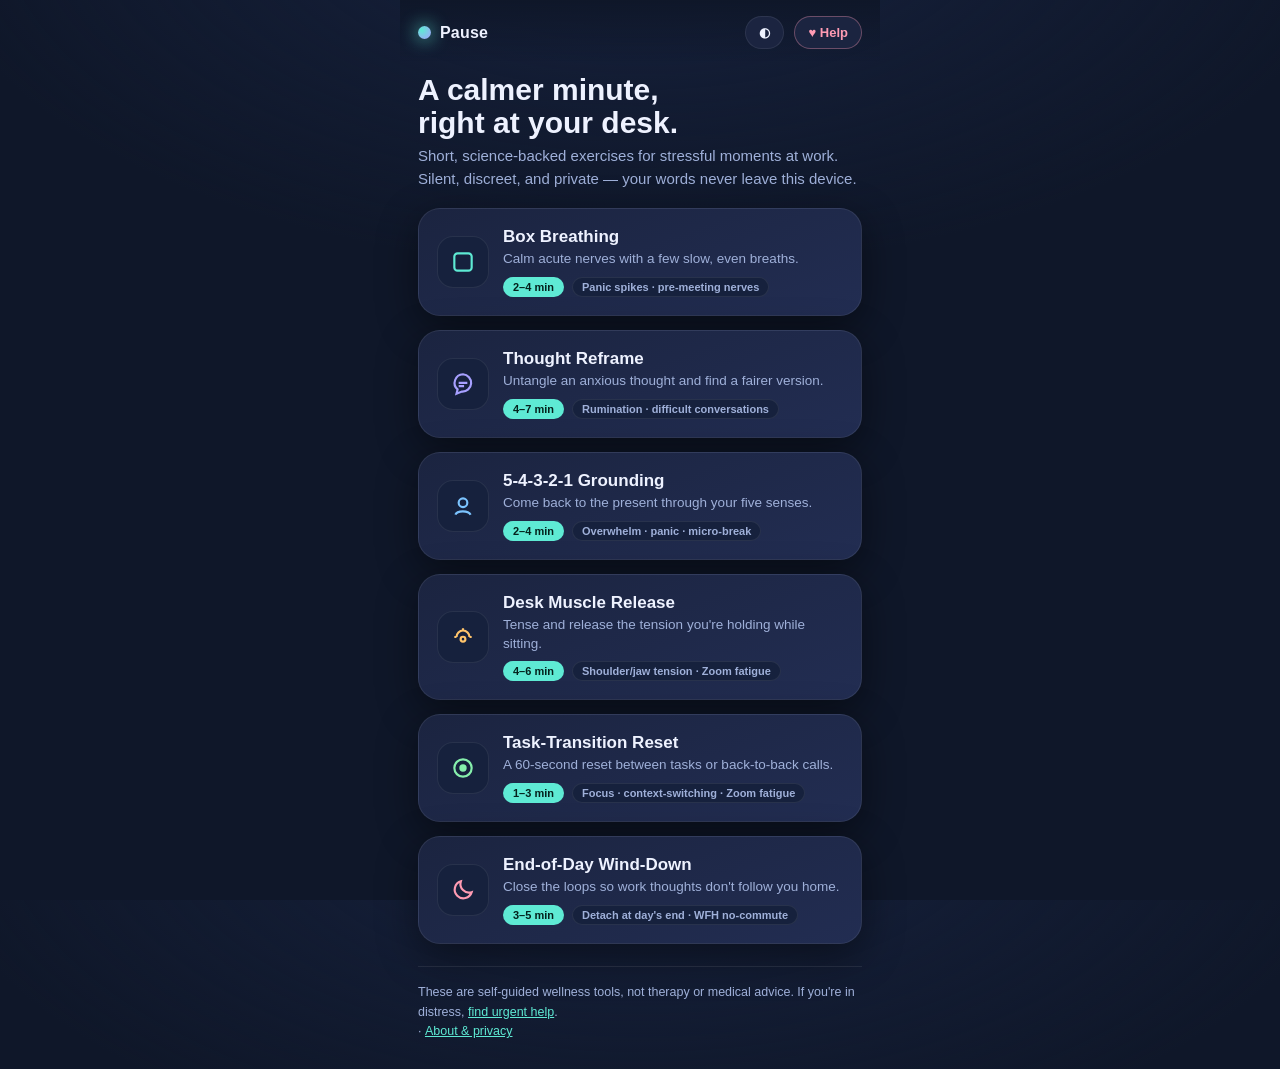
==== calmerminute/index.html @ 22239064 "Add Calmer Minute guided exercises app at /calmerminute (unlisted) Self-contained mobile-first welln" ====
<!DOCTYPE html>
<html lang="en">
<head>
<meta charset="UTF-8">
<meta name="viewport" content="width=device-width, initial-scale=1.0, viewport-fit=cover">
<meta name="robots" content="noindex, nofollow">
<meta name="theme-color" content="#0f1729">
<title>Pause — Workplace Calm</title>
<style>
  /* ---------- Theme tokens ---------- */
  :root{
    --bg:#0f1729; --bg2:#16213d; --card:#1b2440; --card2:#222d52;
    --ink:#eef2ff; --muted:#9fb0d9; --line:rgba(255,255,255,.08);
    --accent:#5eead4; --accent-ink:#04211c;
    --teal:#5eead4; --lav:#a7a0ff; --rose:#ff9bb3; --amber:#ffc46b; --sky:#7cc4ff; --mint:#86efac;
    --shadow:0 12px 40px rgba(0,0,0,.45);
    --radius:22px;
  }
  html[data-theme="light"]{
    --bg:#eef2fb; --bg2:#e4ebf8; --card:#ffffff; --card2:#f4f7ff;
    --ink:#16213d; --muted:#5b6b92; --line:rgba(20,30,60,.10);
    --accent:#0d9488; --accent-ink:#ffffff;
    --shadow:0 12px 34px rgba(40,60,110,.18);
  }
  *{box-sizing:border-box; -webkit-tap-highlight-color:transparent;}
  html,body{margin:0; height:100%;}
  body{
    font-family:-apple-system,BlinkMacSystemFont,"Segoe UI",Roboto,Helvetica,Arial,sans-serif;
    background:
      radial-gradient(1200px 600px at 50% -10%, var(--bg2), transparent 60%),
      var(--bg);
    color:var(--ink);
    display:flex; justify-content:center;
    overscroll-behavior:none;
  }
  /* ---------- App shell ---------- */
  #app{
    width:100%; max-width:480px; min-height:100dvh;
    display:flex; flex-direction:column;
    position:relative; padding-bottom:env(safe-area-inset-bottom);
  }
  header.bar{
    display:flex; align-items:center; gap:10px;
    padding:16px 18px calc(12px); position:sticky; top:0; z-index:20;
    background:linear-gradient(var(--bg), transparent);
  }
  .brand{display:flex; align-items:center; gap:9px; font-weight:700; letter-spacing:.2px;}
  .brand .dot{width:13px;height:13px;border-radius:50%;
    background:radial-gradient(circle at 30% 30%, var(--teal), var(--lav)); box-shadow:0 0 18px var(--teal);}
  .bar .spacer{flex:1;}
  .iconbtn{
    border:1px solid var(--line); background:var(--card); color:var(--ink);
    border-radius:999px; padding:8px 13px; font-size:13px; font-weight:600;
    cursor:pointer; display:inline-flex; align-items:center; gap:6px;
  }
  .iconbtn.help{color:var(--rose); border-color:rgba(255,155,179,.35);}
  .iconbtn:active{transform:scale(.96);}

  main{flex:1; padding:6px 18px 28px; display:flex; flex-direction:column;}

  /* ---------- Home ---------- */
  .hero h1{font-size:30px; line-height:1.1; margin:6px 0 6px;}
  .hero p{color:var(--muted); margin:0 0 18px; font-size:15px; line-height:1.5;}
  .grid{display:flex; flex-direction:column; gap:14px;}
  .card{
    text-align:left; border:1px solid var(--line); border-radius:var(--radius);
    background:linear-gradient(160deg, var(--card), var(--card2));
    padding:18px; cursor:pointer; color:var(--ink);
    display:flex; gap:14px; align-items:center; box-shadow:var(--shadow);
    transition:transform .15s ease, border-color .15s ease;
  }
  .card:active{transform:scale(.985);}
  .card .ic{
    width:52px; height:52px; flex:none; border-radius:16px;
    display:grid; place-items:center;
    background:var(--bg2); border:1px solid var(--line);
  }
  .card .ic svg{width:26px;height:26px;}
  .card h3{margin:0 0 3px; font-size:17px;}
  .card .blurb{margin:0; color:var(--muted); font-size:13.5px; line-height:1.4;}
  .card .meta{margin-top:8px; display:flex; gap:8px; flex-wrap:wrap;}
  .chip{font-size:11px; font-weight:600; padding:3px 9px; border-radius:999px;
    background:var(--bg2); color:var(--muted); border:1px solid var(--line);}
  .chip.accent{color:var(--accent-ink); background:var(--accent); border-color:transparent;}

  .disclaimer{
    margin-top:22px; font-size:12.5px; color:var(--muted); line-height:1.55;
    border-top:1px solid var(--line); padding-top:16px;
  }
  .disclaimer a, .linkbtn{color:var(--teal); cursor:pointer; text-decoration:underline; background:none;border:none;font:inherit;padding:0;}

  /* ---------- Player ---------- */
  #player{display:none; flex:1; flex-direction:column;}
  #player.on{display:flex;}
  .pbar{display:flex; align-items:center; gap:12px; padding:14px 18px 4px;}
  .pbar .back{
    border:1px solid var(--line); background:var(--card); color:var(--ink);
    border-radius:999px; width:40px;height:40px; font-size:18px; cursor:pointer; flex:none;
  }
  .dots{display:flex; gap:6px; flex:1;}
  .dots i{height:5px; flex:1; border-radius:999px; background:var(--line); transition:background .3s;}
  .dots i.done{background:var(--accent);}
  .dots i.now{background:var(--ink);}
  .stop{font-size:12.5px; color:var(--muted); background:none; border:none; cursor:pointer; flex:none;}

  .stage{flex:1; padding:10px 22px 0; display:flex; flex-direction:column; animation:fade .35s ease;}
  @keyframes fade{from{opacity:0; transform:translateY(8px);} to{opacity:1; transform:none;}}
  .eyebrow{font-size:12px; font-weight:700; letter-spacing:1.4px; text-transform:uppercase; color:var(--accent); margin-bottom:8px;}
  .stage h2{font-size:26px; line-height:1.15; margin:0 0 12px;}
  .stage .lead{color:var(--muted); font-size:16px; line-height:1.55; margin:0 0 18px;}
  .reveal{
    border:1px solid var(--line); background:var(--card); border-radius:16px;
    padding:14px 16px; margin-bottom:18px;
  }
  .reveal .rl{font-size:11px; text-transform:uppercase; letter-spacing:1px; color:var(--muted); margin-bottom:5px;}
  .reveal .rv{font-size:16px; line-height:1.45;}

  textarea, input[type=text]{
    width:100%; background:var(--card); color:var(--ink);
    border:1px solid var(--line); border-radius:14px; padding:14px;
    font:inherit; font-size:16px; resize:vertical; line-height:1.5;
  }
  textarea{min-height:96px;}
  textarea:focus, input:focus{outline:none; border-color:var(--accent);}
  .twocol{display:flex; flex-direction:column; gap:12px;}
  .twocol .f label{display:block; font-size:13px; font-weight:600; margin-bottom:6px; color:var(--muted);}

  .stems{display:flex; flex-wrap:wrap; gap:8px; margin-top:12px;}
  .stems button{font-size:12.5px; padding:7px 12px; border-radius:999px;
    background:var(--bg2); border:1px solid var(--line); color:var(--muted); cursor:pointer;}
  .stems button:active{transform:scale(.96);}

  /* taggable selects (distortions / mood) */
  .selects{display:flex; flex-wrap:wrap; gap:10px;}
  .selects button{
    font-size:14px; padding:11px 15px; border-radius:14px;
    background:var(--card); border:1px solid var(--line); color:var(--ink); cursor:pointer;
    transition:all .15s;
  }
  .selects button[aria-pressed=true]{background:var(--accent); color:var(--accent-ink); border-color:transparent;}

  /* tap-to-find slots (grounding) */
  .slots{display:flex; flex-direction:column; gap:10px; margin-bottom:8px;}
  .slot{
    display:flex; align-items:center; gap:14px; cursor:pointer;
    border:1px solid var(--line); background:var(--card); border-radius:16px; padding:15px 16px;
    transition:all .2s;
  }
  .slot .num{width:34px;height:34px;border-radius:50%; flex:none; display:grid; place-items:center;
    border:1px solid var(--line); font-weight:700; color:var(--muted);}
  .slot .lab{color:var(--muted); font-size:15px;}
  .slot[aria-pressed=true]{border-color:var(--accent); background:linear-gradient(var(--card), var(--card2));}
  .slot[aria-pressed=true] .num{background:var(--accent); color:var(--accent-ink); border-color:transparent;}
  .slot[aria-pressed=true] .lab{color:var(--ink);}

  /* list add (brain dump) */
  .addrow{display:flex; gap:10px; margin-bottom:12px;}
  .addrow button{flex:none; padding:0 18px; border-radius:14px; border:none; cursor:pointer;
    background:var(--accent); color:var(--accent-ink); font-weight:700; font-size:15px;}
  .items{display:flex; flex-direction:column; gap:9px;}
  .items .it{display:flex; align-items:center; gap:10px; padding:12px 14px; border-radius:13px;
    background:var(--card); border:1px solid var(--line); animation:fade .25s ease;}
  .items .it.locked{opacity:.55;}
  .items .it span{flex:1; font-size:15px;}
  .items .it button{background:none;border:none;color:var(--muted);font-size:18px;cursor:pointer;}

  /* slider */
  .slwrap{margin:6px 0 4px;}
  .slval{font-size:54px; font-weight:800; text-align:center; line-height:1;
    background:linear-gradient(120deg,var(--teal),var(--lav)); -webkit-background-clip:text; background-clip:text; color:transparent;}
  .slcap{text-align:center; color:var(--muted); font-size:13px; margin:4px 0 18px;}
  input[type=range]{ -webkit-appearance:none; appearance:none; width:100%; height:14px; border-radius:999px;
    background:linear-gradient(90deg, var(--mint), var(--amber) 55%, var(--rose)); outline:none;}
  input[type=range]::-webkit-slider-thumb{ -webkit-appearance:none; width:34px;height:34px;border-radius:50%;
    background:#fff; border:4px solid var(--accent); cursor:pointer; box-shadow:0 4px 14px rgba(0,0,0,.35);}
  input[type=range]::-moz-range-thumb{ width:30px;height:30px;border-radius:50%; background:#fff;
    border:4px solid var(--accent); cursor:pointer;}
  .scaleends{display:flex; justify-content:space-between; color:var(--muted); font-size:12px; margin-top:8px;}
  .delta{margin-top:16px; text-align:center; font-size:15px; color:var(--muted); min-height:22px;}
  .delta b{color:var(--mint);}
  .gentle{margin-top:16px; border:1px solid rgba(255,155,179,.4); background:rgba(255,155,179,.10);
    border-radius:14px; padding:13px 15px; font-size:13.5px; line-height:1.5; color:var(--ink); display:none;}
  .gentle.on{display:block;}

  /* breath / tension pacer */
  .pacer{display:flex; flex-direction:column; align-items:center; justify-content:center; flex:1; gap:18px; padding:14px 0;}
  .pacer-stage{position:relative; width:260px; height:260px; display:grid; place-items:center;}
  .pacer-ring{position:absolute; inset:0; border-radius:50%; border:1px dashed var(--line);}
  .pacer-circle{
    width:200px; height:200px; border-radius:50%;
    background:radial-gradient(circle at 35% 30%, var(--teal), var(--lav));
    box-shadow:0 0 60px rgba(94,234,212,.35); transform:scale(.55); will-change:transform;
  }
  .pacer-text{position:absolute; text-align:center; pointer-events:none;}
  .pacer-label{font-size:21px; font-weight:700; color:#05242f; text-shadow:0 1px 6px rgba(255,255,255,.4);}
  .pacer-count{font-size:15px; color:#05242f; opacity:.7; margin-top:2px; min-height:18px;}
  .pacer-cycles{color:var(--muted); font-size:13px; min-height:18px;}

  /* footer button */
  .foot{padding:14px 22px calc(20px + env(safe-area-inset-bottom)); position:sticky; bottom:0;
    background:linear-gradient(transparent, var(--bg) 35%);}
  .cta{width:100%; border:none; border-radius:16px; padding:17px; font-size:17px; font-weight:700; cursor:pointer;
    background:var(--accent); color:var(--accent-ink); box-shadow:0 10px 30px rgba(94,234,212,.25);}
  .cta:active{transform:scale(.99);}
  .cta.ghost{background:var(--card); color:var(--ink); border:1px solid var(--line); box-shadow:none;}
  .cta:disabled{opacity:.4; cursor:not-allowed;}
  .pulse{animation:pulse 2.2s ease-in-out infinite;}
  @keyframes pulse{0%,100%{box-shadow:0 10px 30px rgba(94,234,212,.18);}50%{box-shadow:0 10px 38px rgba(94,234,212,.5);}}

  /* modal */
  .scrim{position:fixed; inset:0; background:rgba(5,9,20,.6); backdrop-filter:blur(3px);
    display:none; align-items:flex-end; justify-content:center; z-index:50;}
  .scrim.on{display:flex;}
  .sheet{width:100%; max-width:480px; background:var(--bg); border-top-left-radius:26px; border-top-right-radius:26px;
    border-top:1px solid var(--line); padding:24px 22px calc(26px + env(safe-area-inset-bottom)); animation:up .3s ease;}
  @keyframes up{from{transform:translateY(40px); opacity:.6;} to{transform:none; opacity:1;}}
  .sheet h3{margin:0 0 10px; font-size:20px;}
  .sheet p{color:var(--muted); font-size:14px; line-height:1.6; margin:0 0 14px;}
  .sheet .row{display:flex; align-items:center; justify-content:space-between; gap:12px; padding:12px 0; border-top:1px solid var(--line);}
  .sheet .crisis{display:block; background:var(--rose); color:#3a0010; text-align:center; font-weight:700;
    padding:15px; border-radius:14px; text-decoration:none; margin-bottom:10px; font-size:16px;}
  .sheet .crisis.alt{background:var(--card); color:var(--ink); border:1px solid var(--line);}
  .switch{position:relative; width:50px; height:30px; flex:none;}
  .switch input{opacity:0; width:100%; height:100%; margin:0; cursor:pointer;}
  .switch .tr{position:absolute; inset:0; border-radius:999px; background:var(--line); transition:.2s;}
  .switch .tr:before{content:""; position:absolute; width:24px;height:24px; border-radius:50%; background:#fff; top:3px; left:3px; transition:.2s;}
  .switch input:checked + .tr{background:var(--accent);}
  .switch input:checked + .tr:before{transform:translateX(20px);}
</style>
</head>
<body>
<div id="app">
  <header class="bar">
    <div class="brand"><span class="dot"></span> Pause</div>
    <div class="spacer"></div>
    <button class="iconbtn" id="themeBtn" title="Toggle theme">◐</button>
    <button class="iconbtn help" id="helpBtn">♥ Help</button>
  </header>

  <!-- HOME -->
  <main id="home">
    <div class="hero">
      <h1>A calmer minute,<br>right at your desk.</h1>
      <p>Short, science-backed exercises for stressful moments at work. Silent, discreet, and private — your words never leave this device.</p>
    </div>
    <div class="grid" id="cards"></div>
    <div class="disclaimer">
      These are self-guided wellness tools, not therapy or medical advice. If you're in distress,
      <button class="linkbtn" id="helpBtn2">find urgent help</button>.
      <br>· <button class="linkbtn" id="aboutBtn">About &amp; privacy</button>
    </div>
  </main>

  <!-- PLAYER -->
  <section id="player">
    <div class="pbar">
      <button class="back" id="backBtn" aria-label="Back">‹</button>
      <div class="dots" id="dots"></div>
      <button class="stop" id="exitBtn">I need to stop</button>
    </div>
    <div class="stage" id="stage"></div>
    <div class="foot"><button class="cta" id="nextBtn">Continue</button></div>
  </section>
</div>

<!-- HELP / CRISIS SHEET -->
<div class="scrim" id="helpScrim">
  <div class="sheet">
    <h3>Need urgent help?</h3>
    <p>If you're thinking about harming yourself or are in crisis, please reach out now. You deserve support.</p>
    <a class="crisis" href="tel:988">Call or text 988 — Suicide Crisis Helpline (Canada)</a>
    <a class="crisis alt" href="tel:911">Call 911 for an emergency</a>
    <p style="margin-top:6px">Outside Canada, contact your local emergency number or a crisis line in your country.</p>
    <button class="cta ghost" data-close>Close</button>
  </div>
</div>

<!-- ABOUT SHEET -->
<div class="scrim" id="aboutScrim">
  <div class="sheet">
    <h3>About &amp; privacy</h3>
    <p><b>Pause</b> guides you through public-domain calming techniques — breathwork, CBT reframing, grounding, muscle relaxation, and mindful resets — adapted for short, discreet use at work.</p>
    <p><b>Your privacy:</b> everything happens on this device. Anything you type is held only in memory and is cleared the moment you leave an exercise. Nothing is sent to a server or saved to your history.</p>
    <div class="row">
      <span>Haptic cues (vibration)</span>
      <label class="switch"><input type="checkbox" id="hapticToggle" checked><span class="tr"></span></label>
    </div>
    <div class="row" style="border-bottom:1px solid var(--line)">
      <span>Light theme</span>
      <label class="switch"><input type="checkbox" id="lightToggle"><span class="tr"></span></label>
    </div>
    <p style="margin-top:14px">Not a substitute for professional care. If stress is persistent or severe, consider speaking with your doctor, an EAP counsellor, or a mental-health professional.</p>
    <button class="cta ghost" data-close>Close</button>
  </div>
</div>

<script>
"use strict";

/* ============ small helpers ============ */
const $ = s => document.querySelector(s);
const el = (tag, cls, html) => { const e=document.createElement(tag); if(cls)e.className=cls; if(html!=null)e.innerHTML=html; return e; };
const settings = { haptics:true };
function vibrate(ms){ if(settings.haptics && navigator.vibrate){ try{ navigator.vibrate(ms); }catch(e){} } }

/* timers that we can cancel whenever we leave a step */
const Timers = {
  t:[], i:[],
  timeout(fn,ms){ const id=setTimeout(fn,ms); this.t.push(id); return id; },
  interval(fn,ms){ const id=setInterval(fn,ms); this.i.push(id); return id; },
  clearAll(){ this.t.forEach(clearTimeout); this.i.forEach(clearInterval); this.t=[]; this.i=[]; }
};

/* ============ icons ============ */
const ICONS = {
  box:'<svg viewBox="0 0 24 24" fill="none" stroke="#5eead4" stroke-width="2"><rect x="4" y="4" width="16" height="16" rx="3"/></svg>',
  cbt:'<svg viewBox="0 0 24 24" fill="none" stroke="#a7a0ff" stroke-width="2"><path d="M12 3a8 8 0 0 0-5 14l-1 4 5-2a8 8 0 1 0 1-16z"/><path d="M8 11h8M8 14h5"/></svg>',
  ground:'<svg viewBox="0 0 24 24" fill="none" stroke="#7cc4ff" stroke-width="2"><circle cx="12" cy="9" r="4"/><path d="M5 20c1.5-4 12-4 14 0"/></svg>',
  pmr:'<svg viewBox="0 0 24 24" fill="none" stroke="#ffc46b" stroke-width="2"><path d="M6 12a6 6 0 0 1 12 0"/><path d="M4 12h2M18 12h2M12 4v2"/><circle cx="12" cy="14" r="2.2"/></svg>',
  focus:'<svg viewBox="0 0 24 24" fill="none" stroke="#86efac" stroke-width="2"><circle cx="12" cy="12" r="8"/><circle cx="12" cy="12" r="2.4" fill="#86efac"/></svg>',
  moon:'<svg viewBox="0 0 24 24" fill="none" stroke="#ff9bb3" stroke-width="2"><path d="M20 14a8 8 0 0 1-10-10 8 8 0 1 0 10 10z"/></svg>'
};

/* ============ shared step pieces ============ */
const DISTORTIONS = ["Predicting the future","Mind-reading","All-or-nothing thinking","Blaming myself for everything","Catastrophizing","Discounting the positives"];
const STEMS = ["A more balanced way to see this is…","Even if the worst happened, I could…","What I'd tell a respected colleague is…"];
const MOODS = ["Tense","Tired","Scattered","Frustrated","Flat","Wired","Okay","Calm"];

/* breathing patterns: {label, secs, scale, color?} */
const BOX = [
  {label:"Breathe in", secs:4, scale:1.0},
  {label:"Hold",       secs:4, scale:1.0},
  {label:"Breathe out",secs:4, scale:0.55},
  {label:"Hold",       secs:4, scale:0.55}
];
const SOFT = [
  {label:"Breathe in", secs:4, scale:1.0},
  {label:"Breathe out",secs:6, scale:0.55}
];

/* ============ exercises ============ */
const EXERCISES = [
{
  id:"box", name:"Box Breathing", icon:ICONS.box,
  blurb:"Calm acute nerves with a few slow, even breaths.",
  duration:"2–4 min", use:"Panic spikes · pre-meeting nerves",
  steps:[
    {type:"intro", eyebrow:"Breathwork", title:"Settle in",
      lead:"Sit tall, feet flat, hands resting. We'll breathe in a simple square — in, hold, out, hold. Nothing to fix, just follow the shape."},
    {type:"slider", kind:"checkin"},
    {type:"breath", eyebrow:"Box Breathing", title:"Follow the box", pattern:BOX, loop:true,
      lead:"In for 4, hold for 4, out for 4, hold for 4. Continue as long as you like — tap when you're ready to finish."},
    {type:"slider", kind:"checkout"}
  ]
},
{
  id:"cbt", name:"Thought Reframe", icon:ICONS.cbt,
  blurb:"Untangle an anxious thought and find a fairer version.",
  duration:"4–7 min", use:"Rumination · difficult conversations",
  steps:[
    {type:"intro", eyebrow:"Cognitive reframe", title:"Let's untangle it",
      lead:"When stress spikes, the mind tells a story. We'll write it down, check it against the facts, and find a more balanced view."},
    {type:"slider", kind:"checkin"},
    {type:"text", key:"trigger", eyebrow:"Step 1", title:"What just happened?",
      lead:"In one line, what triggered the stress?", placeholder:"e.g. My manager replied 'we need to talk' with no detail."},
    {type:"text", key:"thought", eyebrow:"Step 2", title:"The thought underneath",
      lead:"Write the worst-case story your mind is telling you.", placeholder:"e.g. I've messed up and I'm going to be in trouble."},
    {type:"selects", key:"distortions", eyebrow:"Step 3", title:"Spot the pattern",
      lead:"Is your mind taking a shortcut? Tap any that fit — no score, just noticing.", options:DISTORTIONS},
    {type:"evidence", eyebrow:"Step 4", title:"Test the thought",
      lead:"Weigh it honestly. What actually supports it — and what doesn't?"},
    {type:"text", key:"balanced", eyebrow:"Step 5", title:"A fairer version", textarea:true,
      lead:"If a respected colleague were in your shoes, what would you tell them? Write the balanced thought.",
      placeholder:"e.g. 'We need to talk' could be anything. I'll know soon, and I can handle it either way.",
      stems:STEMS},
    {type:"slider", kind:"checkout", reveal:{key:"balanced", label:"Your balanced thought"}}
  ]
},
{
  id:"ground", name:"5-4-3-2-1 Grounding", icon:ICONS.ground,
  blurb:"Come back to the present through your five senses.",
  duration:"2–4 min", use:"Overwhelm · panic · micro-break",
  steps:[
    {type:"intro", eyebrow:"Grounding", title:"Feet on the floor",
      lead:"Press both feet down and take one slow breath. We'll use your senses to come back to right now. Just look around — no one will notice."},
    {type:"slider", kind:"checkin"},
    {type:"find", count:5, sense:"see",   eyebrow:"See · 5",  title:"5 things you can see",   verb:"Look around and tap as you find each one."},
    {type:"find", count:4, sense:"feel",  eyebrow:"Touch · 4",title:"4 things you can feel",  verb:"The chair, your sleeve, the desk's edge, your feet."},
    {type:"find", count:3, sense:"hear",  eyebrow:"Hear · 3", title:"3 things you can hear",  verb:"Let sounds come to you, near and far."},
    {type:"find", count:2, sense:"smell", eyebrow:"Smell · 2",title:"2 things you can smell", verb:"Coffee, paper, air. Tap skip if there's nothing.", skip:true},
    {type:"find", count:1, sense:"taste", eyebrow:"Taste · 1",title:"1 thing you can taste",  verb:"Even just the inside of your mouth.", skip:true},
    {type:"message", eyebrow:"Grounded", title:"Back in the room",
      lead:"Notice your feet again. You're here, now."},
    {type:"slider", kind:"checkout"}
  ]
},
{
  id:"pmr", name:"Desk Muscle Release", icon:ICONS.pmr,
  blurb:"Tense and release the tension you're holding while sitting.",
  duration:"4–6 min", use:"Shoulder/jaw tension · Zoom fatigue",
  steps:[
    {type:"intro", eyebrow:"Muscle relaxation", title:"Get comfortable",
      lead:"We'll gently tense each area for about 5 seconds, then let go for 10. Never tense to the point of pain — and skip any area that's sore or injured."},
    {type:"slider", kind:"checkin"},
    {type:"tension", eyebrow:"Hands", title:"Make tight fists", release:"Let your hands fall open and heavy."},
    {type:"tension", eyebrow:"Shoulders", title:"Lift toward your ears", release:"Drop them down and feel the space."},
    {type:"tension", eyebrow:"Face & jaw", title:"Scrunch your face", release:"Soften the jaw, tongue off the roof of your mouth."},
    {type:"tension", eyebrow:"Legs", title:"Press feet into the floor", release:"Release and let your legs go limp.", note:"Hidden under the desk — fully discreet."},
    {type:"breath", eyebrow:"Settle", title:"Let it all settle", pattern:SOFT, loop:true,
      lead:"Breathe slowly and scan from head to toe for any leftover tightness — and soften it. Continue when ready."},
    {type:"slider", kind:"checkout"}
  ]
},
{
  id:"focus", name:"Task-Transition Reset", icon:ICONS.focus,
  blurb:"A 60-second reset between tasks or back-to-back calls.",
  duration:"1–3 min", use:"Focus · context-switching · Zoom fatigue",
  steps:[
    {type:"intro", eyebrow:"Mindful reset", title:"Pause the autopilot",
      lead:"You just finished one thing. Before the next, take a real breath and a moment to aim."},
    {type:"breath", eyebrow:"Breathe", title:"Three slow breaths", pattern:SOFT, loop:true,
      lead:"Follow the circle. Just the breath — nothing to fix. Continue when you feel the gear-shift."},
    {type:"selects", key:"mood", single:true, eyebrow:"Notice", title:"One word for how you feel",
      lead:"No need to change it — just name it.", options:MOODS},
    {type:"text", key:"intention", eyebrow:"Aim", title:"Your next intention",
      lead:"What is the ONE thing the next block is for?", placeholder:"e.g. Draft the client reply — nothing else."},
    {type:"message", eyebrow:"Go", title:"Carry it in", reveal:{key:"intention", label:"Your intention"},
      lead:"Hold that one thing in mind. Begin when you're ready."}
  ]
},
{
  id:"wind", name:"End-of-Day Wind-Down", icon:ICONS.moon,
  blurb:"Close the loops so work thoughts don't follow you home.",
  duration:"3–5 min", use:"Detach at day's end · WFH no-commute",
  steps:[
    {type:"intro", eyebrow:"Wind-down", title:"Clock out, on purpose",
      lead:"Work is ending. Let's close the open loops so your evening is yours."},
    {type:"slider", kind:"checkin"},
    {type:"list", key:"loops", eyebrow:"Brain-dump", title:"What's still open?",
      lead:"List anything still on your mind. Don't solve it — just park it.", placeholder:"Add a loose end…"},
    {type:"text", key:"first", eyebrow:"Tomorrow", title:"Tomorrow's first move",
      lead:"Pick the single thing you'll start with tomorrow.", placeholder:"e.g. Open the budget sheet and add Q3 numbers."},
    {type:"message", eyebrow:"Permission", title:"It can wait",
      lead:"These are safe on the list. Nothing here needs you tonight."},
    {type:"breath", eyebrow:"Cross over", title:"Three breaths to close", pattern:SOFT, loop:true,
      lead:"As you breathe, let the workday end. When you're ready, stand up or close the laptop."},
    {type:"slider", kind:"checkout"}
  ]
}
];

/* ============ state ============ */
const player = { ex:null, i:0, data:{} };

/* ============ HOME ============ */
function buildHome(){
  const wrap = $("#cards");
  wrap.innerHTML = "";
  EXERCISES.forEach(ex=>{
    const c = el("button","card");
    c.innerHTML =
      '<div class="ic">'+ex.icon+'</div>'+
      '<div style="flex:1">'+
        '<h3>'+ex.name+'</h3>'+
        '<p class="blurb">'+ex.blurb+'</p>'+
        '<div class="meta"><span class="chip accent">'+ex.duration+'</span><span class="chip">'+ex.use+'</span></div>'+
      '</div>';
    c.onclick = ()=>openExercise(ex);
    wrap.appendChild(c);
  });
}

/* ============ PLAYER ============ */
function openExercise(ex){
  player.ex = ex; player.i = 0; player.data = {};
  $("#home").style.display = "none";
  $("#player").classList.add("on");
  renderStep();
}
function exitToHome(){
  Timers.clearAll();
  player.data = {};               // privacy: clear everything typed
  player.ex = null;
  $("#player").classList.remove("on");
  $("#home").style.display = "flex";
  window.scrollTo(0,0);
}
function back(){
  if(player.i === 0){ exitToHome(); return; }
  player.i--; renderStep();
}
function next(){
  if(player.i >= player.ex.steps.length-1){ exitToHome(); return; }
  player.i++; renderStep();
}

function renderDots(){
  const d = $("#dots"); d.innerHTML = "";
  player.ex.steps.forEach((_,idx)=>{
    const i = el("i");
    if(idx < player.i) i.classList.add("done");
    if(idx === player.i) i.classList.add("now");
    d.appendChild(i);
  });
}

function renderStep(){
  Timers.clearAll();
  const step = player.ex.steps[player.i];
  const stage = $("#stage");
  stage.innerHTML = "";
  renderDots();

  const nextBtn = $("#nextBtn");
  nextBtn.className = "cta";
  nextBtn.disabled = false;
  const isLast = player.i === player.ex.steps.length-1;
  nextBtn.textContent = isLast ? "Done" : "Continue";

  // optional eyebrow + heading
  if(step.eyebrow) stage.appendChild(el("div","eyebrow",step.eyebrow));
  if(step.title)   stage.appendChild(el("h2",null,step.title));

  // optional reveal of earlier input
  if(step.reveal && player.data[step.reveal.key]){
    const r = el("div","reveal");
    r.innerHTML = '<div class="rl">'+step.reveal.label+'</div><div class="rv">'+escapeHtml(player.data[step.reveal.key])+'</div>';
    stage.appendChild(r);
  }
  if(step.lead) stage.appendChild(el("p","lead",step.lead));

  switch(step.type){
    case "intro":    case "message":  break;
    case "slider":   renderSlider(stage, step, nextBtn); break;
    case "breath":   renderBreath(stage, step, nextBtn, true); break;
    case "tension":  renderTension(stage, step, nextBtn); break;
    case "text":     renderText(stage, step); break;
    case "selects":  renderSelects(stage, step); break;
    case "evidence": renderEvidence(stage, step); break;
    case "find":     renderFind(stage, step, nextBtn); break;
    case "list":     renderList(stage, step); break;
  }
}

/* ----- slider (check-in / check-out) ----- */
function renderSlider(stage, step, nextBtn){
  const isOut = step.kind === "checkout";
  if(!step.eyebrow) stage.insertBefore(el("div","eyebrow", isOut?"Check out":"Check in"), stage.firstChild);
  if(!step.title){
    const h = el("h2",null, isOut ? "How are you now?" : "How's your stress right now?");
    // place after eyebrow
    stage.insertBefore(h, stage.children[1] || null);
  }
  const wrap = el("div","slwrap");
  const start = isOut ? (player.data.checkin ?? 5) : 5;
  wrap.innerHTML =
    '<div class="slval" id="slval">'+start+'</div>'+
    '<div class="slcap">'+(isOut?"slide to where you are now":"0 = totally calm · 10 = overwhelmed")+'</div>'+
    '<input type="range" min="0" max="10" step="1" value="'+start+'" id="slider">'+
    '<div class="scaleends"><span>Calm</span><span>Overwhelmed</span></div>'+
    '<div class="delta" id="delta"></div>'+
    '<div class="gentle" id="gentle">That sounds really hard. Please consider reaching out for support — tap <b>♥ Help</b> at the top any time.</div>';
  stage.appendChild(wrap);

  const slider = wrap.querySelector("#slider");
  const valEl  = wrap.querySelector("#slval");
  const delta  = wrap.querySelector("#delta");
  const gentle = wrap.querySelector("#gentle");

  function update(){
    const v = +slider.value;
    valEl.textContent = v;
    if(isOut){
      player.data.checkout = v;
      const before = player.data.checkin;
      if(before != null){
        const diff = before - v;
        if(diff > 0) delta.innerHTML = "Down <b>"+diff+"</b> point"+(diff>1?"s":"")+" — nicely done.";
        else if(diff === 0) delta.innerHTML = "Holding steady. That's okay too.";
        else delta.innerHTML = "Still tense — that's alright. Be gentle with yourself.";
      }
    } else {
      player.data.checkin = v;
    }
    gentle.classList.toggle("on", v >= 9);
  }
  slider.addEventListener("input", update);
  update();
}

/* ----- breath / settle pacer ----- */
function renderBreath(stage, step, nextBtn){
  const mount = el("div");
  stage.appendChild(mount);
  runPacer(mount, step.pattern, {loop:true});
  nextBtn.textContent = (player.i === player.ex.steps.length-1) ? "Done" : "Continue";
  nextBtn.classList.add("pulse");
}

/* ----- tension/release (PMR) ----- */
function renderTension(stage, step, nextBtn){
  const amber = "radial-gradient(circle at 35% 30%, #ffd27a, #ff9b6b)";
  const cool  = "radial-gradient(circle at 35% 30%, #7cc4ff, #a7a0ff)";
  const phases = [
    {label:"Squeeze", secs:5,  scale:1.18, color:amber},
    {label:"Release", secs:10, scale:0.5,  color:cool, sub:step.release}
  ];
  if(step.note) stage.appendChild(el("p","lead", step.note));
  const mount = el("div");
  stage.appendChild(mount);
  nextBtn.disabled = true;
  nextBtn.textContent = "Hold on…";
  runPacer(mount, phases, {loop:false, onDone:()=>{
    nextBtn.disabled = false;
    nextBtn.classList.add("pulse");
    nextBtn.textContent = (player.i === player.ex.steps.length-1) ? "Done" : "Next area";
  }});
}

/* core pacer engine */
function runPacer(mount, phases, opts){
  mount.innerHTML =
    '<div class="pacer">'+
      '<div class="pacer-stage">'+
        '<div class="pacer-ring"></div>'+
        '<div class="pacer-circle" id="pcirc"></div>'+
        '<div class="pacer-text"><div class="pacer-label" id="plabel"></div><div class="pacer-count" id="pcount"></div></div>'+
      '</div>'+
      '<div class="pacer-cycles" id="pcyc"></div>'+
    '</div>';
  const circ = mount.querySelector("#pcirc");
  const label= mount.querySelector("#plabel");
  const count= mount.querySelector("#pcount");
  const cyc  = mount.querySelector("#pcyc");
  let idx = 0, cycles = 0;

  circ.style.transform = "scale(0.55)";
  function run(){
    const p = phases[idx];
    label.textContent = p.label;
    count.textContent = p.sub || p.secs;
    if(p.color) circ.style.background = p.color;
    // ensure the browser applies the start state before transitioning
    requestAnimationFrame(()=>{
      circ.style.transition = "transform "+p.secs+"s ease-in-out, background .6s ease";
      circ.style.transform = "scale("+p.scale+")";
    });
    vibrate(18);
    let rem = p.secs;
    if(!p.sub) count.textContent = rem;
    const iv = Timers.interval(()=>{ rem--; if(!p.sub) count.textContent = rem>0?rem:""; }, 1000);
    Timers.timeout(()=>{
      clearInterval(iv);
      idx++;
      if(idx >= phases.length){
        idx = 0; cycles++;
        if(opts.loop){ cyc.textContent = cycles+" cycle"+(cycles>1?"s":"")+" complete"; }
        else { cyc.textContent = "Done — relax."; if(opts.onDone) opts.onDone(); return; }
      }
      run();
    }, p.secs*1000);
  }
  Timers.timeout(run, 400);
}

/* ----- single text / textarea input ----- */
function renderText(stage, step){
  const field = step.textarea ? el("textarea") : (function(){ const i=el("input"); i.type="text"; return i; })();
  field.placeholder = step.placeholder || "";
  field.value = player.data[step.key] || "";
  field.addEventListener("input", ()=>{ player.data[step.key] = field.value; });
  stage.appendChild(field);
  if(step.stems){
    const s = el("div","stems");
    step.stems.forEach(t=>{
      const b = el("button",null,t);
      b.onclick = ()=>{
        field.value = (field.value ? field.value.replace(/\s*$/,"")+"\n" : "") + t + " ";
        player.data[step.key] = field.value; field.focus();
      };
      s.appendChild(b);
    });
    stage.appendChild(s);
  }
}

/* ----- multi/single select chips ----- */
function renderSelects(stage, step){
  const set = new Set(player.data[step.key] || []);
  const wrap = el("div","selects");
  step.options.forEach(opt=>{
    const b = el("button",null,opt);
    b.setAttribute("aria-pressed", set.has(opt) ? "true":"false");
    b.onclick = ()=>{
      if(step.single){ set.clear(); set.add(opt);
        wrap.querySelectorAll("button").forEach(x=>x.setAttribute("aria-pressed","false")); }
      else { set.has(opt) ? set.delete(opt) : set.add(opt); }
      b.setAttribute("aria-pressed", set.has(opt) ? "true":"false");
      player.data[step.key] = [...set];
      vibrate(10);
    };
    wrap.appendChild(b);
  });
  stage.appendChild(wrap);
}

/* ----- evidence two-field ----- */
function renderEvidence(stage, step){
  const wrap = el("div","twocol");
  [["evFor","Evidence FOR the thought"],["evAgainst","Evidence AGAINST it"]].forEach(([k,lab])=>{
    const f = el("div","f");
    f.appendChild(el("label",null,lab));
    const ta = el("textarea");
    ta.value = player.data[k] || "";
    ta.addEventListener("input", ()=>{ player.data[k]=ta.value; });
    f.appendChild(ta);
    wrap.appendChild(f);
  });
  stage.appendChild(wrap);
}

/* ----- tap-to-find slots (grounding) ----- */
function renderFind(stage, step, nextBtn){
  const wrap = el("div","slots");
  let found = 0;
  for(let n=1; n<=step.count; n++){
    const slot = el("div","slot");
    slot.setAttribute("aria-pressed","false");
    slot.innerHTML = '<div class="num">'+n+'</div><div class="lab">Tap when you notice one</div>';
    slot.onclick = ()=>{
      const on = slot.getAttribute("aria-pressed")==="true";
      slot.setAttribute("aria-pressed", on?"false":"true");
      slot.querySelector(".lab").textContent = on ? "Tap when you notice one" : "Noticed ✓";
      found += on ? -1 : 1; vibrate(12); refresh();
    };
    wrap.appendChild(slot);
  }
  stage.appendChild(wrap);
  if(step.skip){
    const sk = el("button","linkbtn","Nothing here — skip");
    sk.style.marginTop = "4px";
    sk.onclick = ()=>next();
    stage.appendChild(sk);
  }
  nextBtn.disabled = true;
  function refresh(){
    nextBtn.disabled = found < step.count;
    if(!nextBtn.disabled) nextBtn.classList.add("pulse");
    else nextBtn.classList.remove("pulse");
  }
}

/* ----- add-to-list (brain dump) ----- */
function renderList(stage, step){
  if(!player.data[step.key]) player.data[step.key] = [];
  const list = player.data[step.key];

  const row = el("div","addrow");
  const input = el("input"); input.type="text"; input.placeholder = step.placeholder||"Add…";
  const addBtn = el("button",null,"Add");
  row.appendChild(input); row.appendChild(addBtn);
  stage.appendChild(row);

  const items = el("div","items");
  stage.appendChild(items);

  function draw(){
    items.innerHTML = "";
    list.forEach((txt,idx)=>{
      const it = el("div","it");
      it.innerHTML = '<span>'+escapeHtml(txt)+'</span>';
      const x = el("button",null,"×");
      x.onclick = ()=>{ list.splice(idx,1); draw(); };
      it.appendChild(x);
      items.appendChild(it);
    });
  }
  function add(){
    const v = input.value.trim();
    if(!v) return;
    list.push(v); input.value=""; input.focus(); vibrate(10); draw();
  }
  addBtn.onclick = add;
  input.addEventListener("keydown", e=>{ if(e.key==="Enter") add(); });
  draw();
}

/* ============ utils ============ */
function escapeHtml(s){ return s.replace(/[&<>"]/g, c=>({"&":"&amp;","<":"&lt;",">":"&gt;",'"':"&quot;"}[c])); }

/* ============ sheets / settings ============ */
function openSheet(id){ $(id).classList.add("on"); }
function closeSheets(){ document.querySelectorAll(".scrim").forEach(s=>s.classList.remove("on")); }

$("#helpBtn").onclick  = ()=>openSheet("#helpScrim");
$("#helpBtn2").onclick = ()=>openSheet("#helpScrim");
$("#aboutBtn").onclick = ()=>openSheet("#aboutScrim");
document.querySelectorAll("[data-close]").forEach(b=> b.onclick = closeSheets);
document.querySelectorAll(".scrim").forEach(s=> s.addEventListener("click", e=>{ if(e.target===s) closeSheets(); }));

$("#hapticToggle").onchange = e => { settings.haptics = e.target.checked; if(e.target.checked) vibrate(20); };
function applyTheme(light){
  document.documentElement.setAttribute("data-theme", light?"light":"dark");
  $("#lightToggle").checked = light;
  try{ localStorage.setItem("pause-theme", light?"light":"dark"); }catch(e){}
}
$("#lightToggle").onchange = e => applyTheme(e.target.checked);
$("#themeBtn").onclick = ()=> applyTheme(document.documentElement.getAttribute("data-theme")!=="light");

/* player buttons */
$("#nextBtn").onclick = next;
$("#backBtn").onclick = back;
$("#exitBtn").onclick = exitToHome;

/* ============ init ============ */
(function init(){
  let saved = "dark";
  try{ saved = localStorage.getItem("pause-theme") || "dark"; }catch(e){}
  applyTheme(saved === "light");
  buildHome();
})();
</script>
</body>
</html>
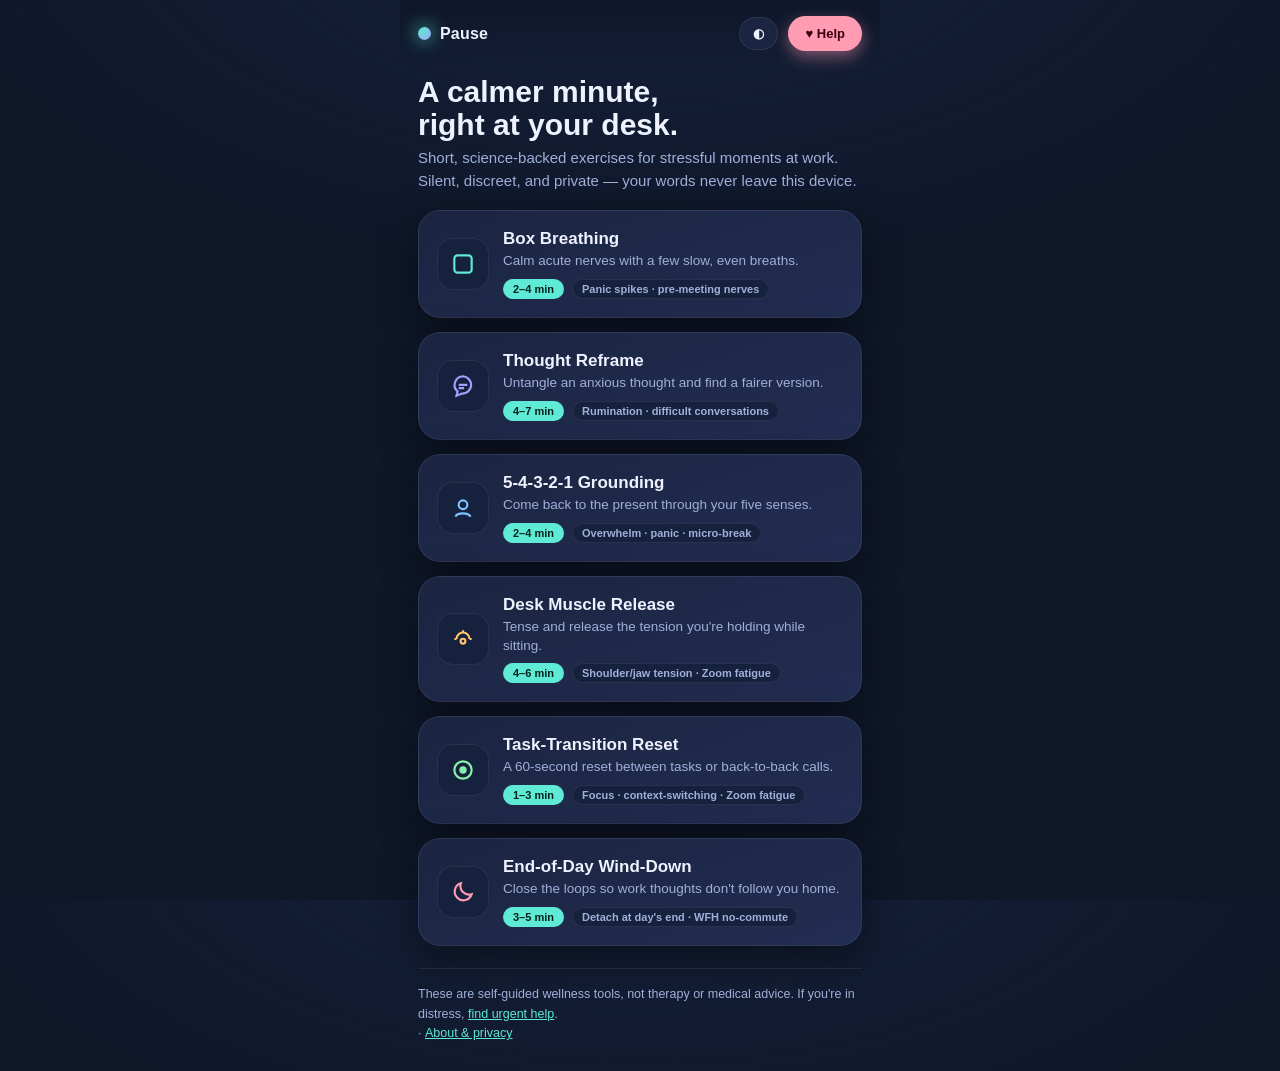
==== commit 42c3d210: "Make Help (crisis) button more prominent; add -webkit-backdrop-filter for iOS Safari Co-Authored-By:" ====
--- a/calmerminute/index.html
+++ b/calmerminute/index.html
@@ -53,7 +53,7 @@
     border-radius:999px; padding:8px 13px; font-size:13px; font-weight:600;
     cursor:pointer; display:inline-flex; align-items:center; gap:6px;
   }
-  .iconbtn.help{color:var(--rose); border-color:rgba(255,155,179,.35);}
+  .iconbtn.help{background:var(--rose); color:#3a0010; border-color:transparent; font-weight:700; padding:9px 16px; box-shadow:0 6px 16px rgba(255,155,179,.45);}
   .iconbtn:active{transform:scale(.96);}
 
   main{flex:1; padding:6px 18px 28px; display:flex; flex-direction:column;}
@@ -208,7 +208,7 @@
   @keyframes pulse{0%,100%{box-shadow:0 10px 30px rgba(94,234,212,.18);}50%{box-shadow:0 10px 38px rgba(94,234,212,.5);}}
 
   /* modal */
-  .scrim{position:fixed; inset:0; background:rgba(5,9,20,.6); backdrop-filter:blur(3px);
+  .scrim{position:fixed; inset:0; background:rgba(5,9,20,.6); -webkit-backdrop-filter:blur(3px); backdrop-filter:blur(3px);
     display:none; align-items:flex-end; justify-content:center; z-index:50;}
   .scrim.on{display:flex;}
   .sheet{width:100%; max-width:480px; background:var(--bg); border-top-left-radius:26px; border-top-right-radius:26px;
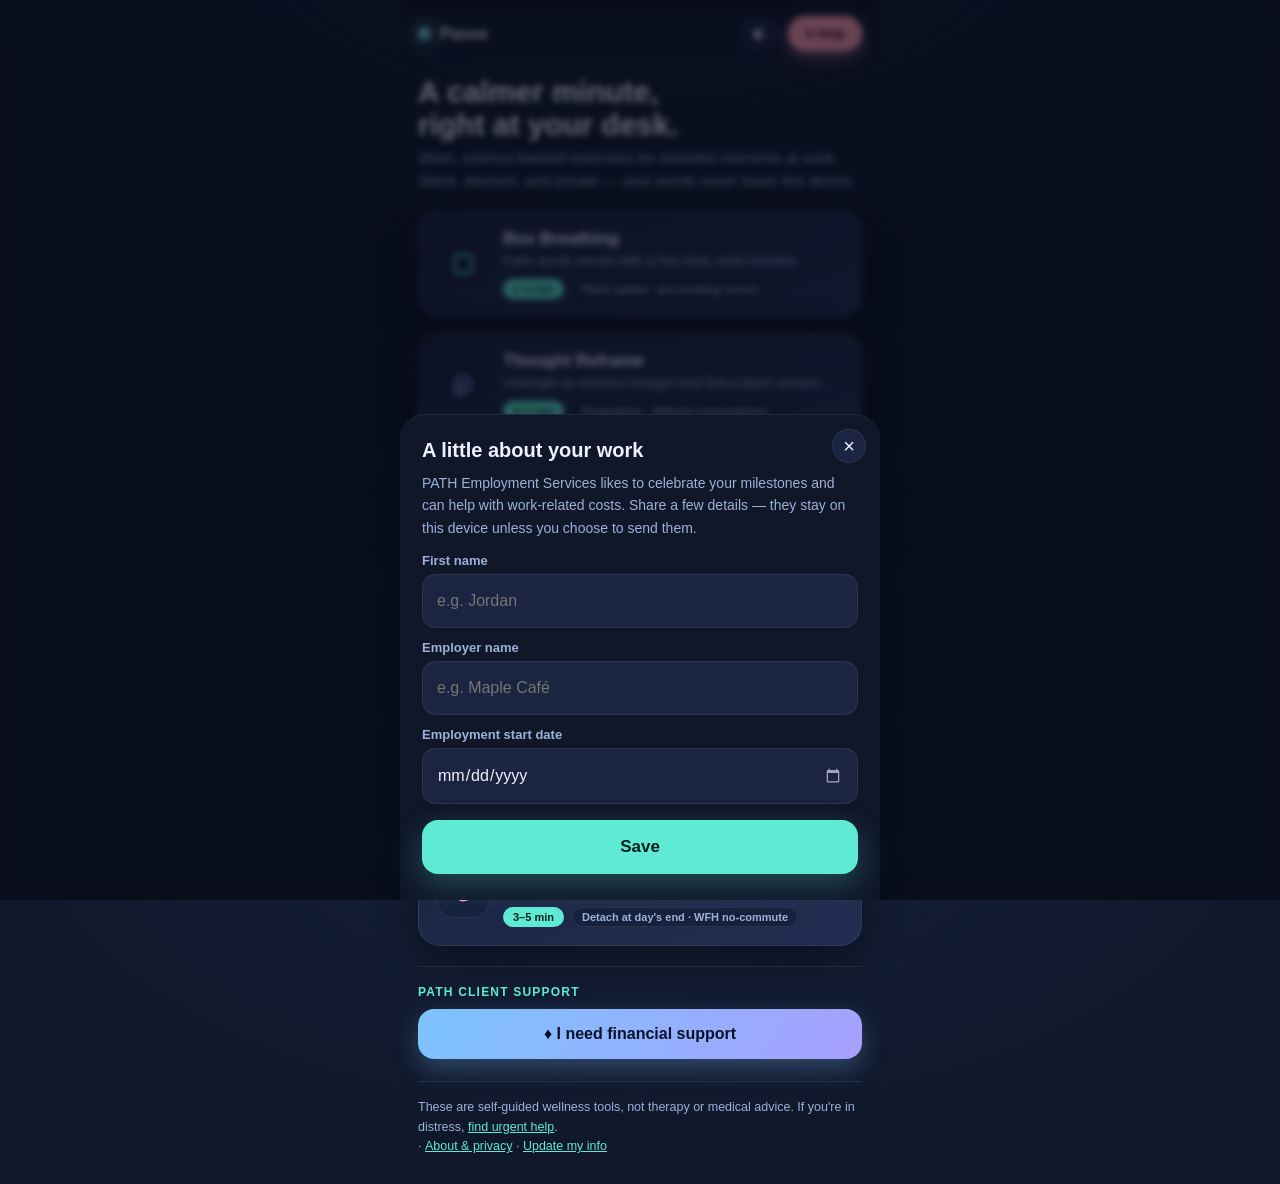
==== commit cfd55606: "Add files via upload" ====
--- a/calmerminute/index.html
+++ b/calmerminute/index.html
@@ -3,7 +3,6 @@
 <head>
 <meta charset="UTF-8">
 <meta name="viewport" content="width=device-width, initial-scale=1.0, viewport-fit=cover">
-<meta name="robots" content="noindex, nofollow">
 <meta name="theme-color" content="#0f1729">
 <title>Pause — Workplace Calm</title>
 <style>
@@ -226,6 +225,37 @@
   .switch .tr:before{content:""; position:absolute; width:24px;height:24px; border-radius:50%; background:#fff; top:3px; left:3px; transition:.2s;}
   .switch input:checked + .tr{background:var(--accent);}
   .switch input:checked + .tr:before{transform:translateX(20px);}
+
+  /* ---------- PATH retention layer ---------- */
+  input[type=date]{
+    width:100%; background:var(--card); color:var(--ink);
+    border:1px solid var(--line); border-radius:14px; padding:14px;
+    font:inherit; font-size:16px; line-height:1.5;
+  }
+  input[type=date]:focus{outline:none; border-color:var(--accent);}
+  html[data-theme="dark"] input[type=date]::-webkit-calendar-picker-indicator{filter:invert(1) opacity(.6);}
+  .sheet{position:relative;}
+  .sheet .x{
+    position:absolute; top:14px; right:14px; width:34px; height:34px; border-radius:50%;
+    border:1px solid var(--line); background:var(--card); color:var(--ink);
+    font-size:20px; line-height:1; cursor:pointer; display:grid; place-items:center;
+  }
+  .sheet .x:active{transform:scale(.94);}
+  .path-support{margin-top:20px; border-top:1px solid var(--line); padding-top:18px;}
+  .path-support .lbl{font-size:12px; font-weight:700; letter-spacing:1.2px; text-transform:uppercase;
+    color:var(--accent); margin-bottom:10px;}
+  .path-cta{
+    width:100%; border:none; border-radius:16px; padding:16px; font-size:16px; font-weight:700; cursor:pointer;
+    background:linear-gradient(120deg, var(--sky), var(--lav)); color:#06122a;
+    box-shadow:0 10px 26px rgba(124,196,255,.28); display:flex; align-items:center; justify-content:center; gap:9px;
+  }
+  .path-cta:active{transform:scale(.99);}
+  .opt-card{width:100%; margin-bottom:12px;}
+  .opt-card:last-child{margin-bottom:0;}
+  .opt-card h3{font-size:17px; margin:0 0 3px;}
+  .sheet .cta + .cta{margin-top:10px;}
+  .field-err{color:var(--rose); font-size:13px; margin:10px 0 0; display:none;}
+  .field-err.on{display:block;}
 </style>
 </head>
 <body>
@@ -244,10 +274,17 @@
       <p>Short, science-backed exercises for stressful moments at work. Silent, discreet, and private — your words never leave this device.</p>
     </div>
     <div class="grid" id="cards"></div>
+
+    <div class="path-support">
+      <div class="lbl">PATH client support</div>
+      <button class="path-cta" id="finBtn">♦ I need financial support</button>
+    </div>
+
     <div class="disclaimer">
       These are self-guided wellness tools, not therapy or medical advice. If you're in distress,
       <button class="linkbtn" id="helpBtn2">find urgent help</button>.
       <br>· <button class="linkbtn" id="aboutBtn">About &amp; privacy</button>
+      · <button class="linkbtn" id="updateInfoBtn">Update my info</button>
     </div>
   </main>
 
@@ -291,6 +328,62 @@
     </div>
     <p style="margin-top:14px">Not a substitute for professional care. If stress is persistent or severe, consider speaking with your doctor, an EAP counsellor, or a mental-health professional.</p>
     <button class="cta ghost" data-close>Close</button>
+  </div>
+</div>
+
+<!-- PATH: EMPLOYMENT INTAKE SHEET -->
+<div class="scrim" id="intakeScrim">
+  <div class="sheet">
+    <button class="x" data-close aria-label="Close">×</button>
+    <h3>A little about your work</h3>
+    <p>PATH Employment Services likes to celebrate your milestones and can help with work-related costs. Share a few details — they stay on this device unless you choose to send them.</p>
+    <div class="twocol">
+      <div class="f"><label for="inName">First name</label><input type="text" id="inName" placeholder="e.g. Jordan" autocomplete="given-name"></div>
+      <div class="f"><label for="inEmployer">Employer name</label><input type="text" id="inEmployer" placeholder="e.g. Maple Café"></div>
+      <div class="f"><label for="inStart">Employment start date</label><input type="date" id="inStart"></div>
+    </div>
+    <p class="field-err" id="intakeErr">Please fill in all three fields.</p>
+    <button class="cta" id="intakeSave" style="margin-top:16px">Save</button>
+  </div>
+</div>
+
+<!-- PATH: MILESTONE — STILL EMPLOYED -->
+<div class="scrim" id="mileScrim">
+  <div class="sheet">
+    <button class="x" id="mileX" aria-label="Close">×</button>
+    <h3>Congratulations! 🎉</h3>
+    <p id="mileMsg"></p>
+    <button class="cta" id="mileYes">Yes, let PATH know</button>
+    <button class="cta ghost" id="mileGone">I'm no longer working there</button>
+    <button class="linkbtn" id="mileSnooze" style="display:block; margin:14px auto 0;">Not right now</button>
+  </div>
+</div>
+
+<!-- PATH: MILESTONE — NO LONGER EMPLOYED -->
+<div class="scrim" id="goneScrim">
+  <div class="sheet">
+    <button class="x" id="goneX" aria-label="Close">×</button>
+    <h3>We're here for you</h3>
+    <p>We're sorry to hear that. Would you like to connect with PATH to explore new job opportunities?</p>
+    <button class="cta" id="goneYes">Yes, connect me with PATH</button>
+    <button class="cta ghost" id="goneNo">No thanks</button>
+  </div>
+</div>
+
+<!-- PATH: FINANCIAL SUPPORT -->
+<div class="scrim" id="finScrim">
+  <div class="sheet">
+    <button class="x" data-close aria-label="Close">×</button>
+    <h3>What do you need support with?</h3>
+    <p>PATH may be able to help with work-related costs. Choose an option to start an email to the retention team.</p>
+    <button class="card opt-card" id="finTransport">
+      <div class="ic"><svg viewBox="0 0 24 24" fill="none" stroke="#7cc4ff" stroke-width="2"><path d="M4 16V7a2 2 0 0 1 2-2h9l4 5v6"/><circle cx="8" cy="17" r="2"/><circle cx="17" cy="17" r="2"/><path d="M4 16h2M10 16h5"/></svg></div>
+      <div style="flex:1"><h3>Transportation support</h3><p class="blurb">Help with travel costs related to getting to work.</p></div>
+    </button>
+    <button class="card opt-card" id="finClothing">
+      <div class="ic"><svg viewBox="0 0 24 24" fill="none" stroke="#a7a0ff" stroke-width="2"><path d="M9 3l3 2 3-2 5 4-3 3-2-1v10H6V9L4 10 1 7z"/></svg></div>
+      <div style="flex:1"><h3>Work clothing &amp; grooming</h3><p class="blurb">Support for work-appropriate clothing or grooming.</p></div>
+    </button>
   </div>
 </div>
 
@@ -819,6 +912,208 @@
   applyTheme(saved === "light");
   buildHome();
 })();
+
+/* ============================================================
+   PATH Employment — retention support layer
+   - All data lives in localStorage; nothing is sent automatically.
+   - Mailto links are only opened on an explicit user click.
+   ============================================================ */
+(function pathRetention(){
+  "use strict";
+
+  const RETENTION_EMAIL = "retention@pathemployment.com";
+  const KEYS = { name:"calmer_userName", employer:"calmer_employer", start:"calmer_startDate", ack:"calmer_milestonesAcknowledged" };
+  const MILESTONES = [
+    { key:"1month",  months:1,  label:"1-month"  },
+    { key:"3month",  months:3,  label:"3-month"  },
+    { key:"6month",  months:6,  label:"6-month"  },
+    { key:"12month", months:12, label:"1-year"   }
+  ];
+
+  /* ---- storage helpers (defensive: private mode / disabled storage) ---- */
+  function lsGet(k){ try{ return localStorage.getItem(k); }catch(e){ return null; } }
+  function lsSet(k,v){ try{ localStorage.setItem(k,v); }catch(e){} }
+  function getInfo(){
+    return { name:lsGet(KEYS.name), employer:lsGet(KEYS.employer), start:lsGet(KEYS.start) };
+  }
+  function hasInfo(){
+    const i = getInfo();
+    return !!(i.name && i.employer && i.start);
+  }
+  function getAck(){
+    try{ const a = JSON.parse(lsGet(KEYS.ack) || "[]"); return Array.isArray(a) ? a : []; }
+    catch(e){ return []; }
+  }
+  function addAck(key){
+    const a = getAck();
+    if(!a.includes(key)){ a.push(key); lsSet(KEYS.ack, JSON.stringify(a)); }
+  }
+
+  /* ---- date helpers ---- */
+  function parseDate(s){
+    if(!s) return null;
+    const m = /^(\d{4})-(\d{2})-(\d{2})$/.exec(s.trim());
+    if(m) return new Date(+m[1], +m[2]-1, +m[3]);   // parse as LOCAL date
+    const d = new Date(s);
+    return isNaN(d.getTime()) ? null : d;
+  }
+  function addMonths(date, months){
+    const target = new Date(date.getFullYear(), date.getMonth()+months, 1);
+    const lastDay = new Date(target.getFullYear(), target.getMonth()+1, 0).getDate();
+    target.setDate(Math.min(date.getDate(), lastDay));
+    return target;
+  }
+  function dayDiff(a, b){ // whole days between two dates, ignoring time
+    const da = new Date(a.getFullYear(), a.getMonth(), a.getDate());
+    const db = new Date(b.getFullYear(), b.getMonth(), b.getDate());
+    return Math.round((da - db) / 86400000);
+  }
+  function prettyDate(s){
+    const d = parseDate(s);
+    if(!d) return s || "";
+    try{ return d.toLocaleDateString(undefined, {year:"numeric", month:"long", day:"numeric"}); }
+    catch(e){ return s; }
+  }
+
+  /* ---- mailto helper ---- */
+  function openMail(subject, body){
+    const url = "mailto:" + RETENTION_EMAIL +
+      "?subject=" + encodeURIComponent(subject) +
+      "&body=" + encodeURIComponent(body);
+    window.location.href = url;
+  }
+
+  /* =================== employment intake =================== */
+  function openIntake(){
+    const i = getInfo();
+    $("#inName").value     = i.name || "";
+    $("#inEmployer").value = i.employer || "";
+    $("#inStart").value    = i.start || "";
+    $("#intakeErr").classList.remove("on");
+    openSheet("#intakeScrim");
+  }
+  $("#intakeSave").onclick = function(){
+    const name     = $("#inName").value.trim();
+    const employer = $("#inEmployer").value.trim();
+    const start    = $("#inStart").value.trim();
+    if(!name || !employer || !start || !parseDate(start)){
+      $("#intakeErr").classList.add("on");
+      return;
+    }
+    lsSet(KEYS.name, name);
+    lsSet(KEYS.employer, employer);
+    lsSet(KEYS.start, start);
+    closeSheets();
+    checkMilestones();   // first-time setup may already be near a milestone
+  };
+  $("#updateInfoBtn").onclick = openIntake;
+
+  /* =================== milestone detection =================== */
+  let currentMilestone = null;   // key of the milestone currently being shown
+
+  function checkMilestones(){
+    const info = getInfo();
+    const start = parseDate(info.start);
+    if(!start) return;
+    const today = new Date();
+    const ack = getAck();
+
+    for(const ms of MILESTONES){
+      if(ack.includes(ms.key)) continue;
+      const anniversary = addMonths(start, ms.months);
+      // Fire from 3 days BEFORE the anniversary onward, with no upper limit.
+      // Once an anniversary is reached it stays pending — a day or weeks late
+      // is fine — and keeps re-appearing until the user gives a yes/no.
+      if(dayDiff(today, anniversary) >= -3){
+        showMilestone(ms, info);
+        break;   // one popup at a time; any earlier-missed ones wait for the next open
+      }
+    }
+  }
+
+  function showMilestone(ms, info){
+    currentMilestone = ms.key;
+    $("#mileMsg").textContent =
+      "Congratulations on your " + ms.label + " work anniversary! We're so proud of you. " +
+      "Would you like to let PATH know so we can celebrate with you?";
+    openSheet("#mileScrim");
+  }
+
+  // Permanently resolve the active milestone so it won't pop again.
+  // Only an explicit yes/no calls this — snoozing/dismissing never does.
+  function concludeMilestone(){
+    if(currentMilestone){ addAck(currentMilestone); currentMilestone = null; }
+  }
+
+  $("#mileYes").onclick = function(){
+    const info = getInfo();
+    const ms = MILESTONES.find(m => m.key === currentMilestone);
+    const label = ms ? ms.label : "work";
+    const subject = info.name + " – " + label + " Work Anniversary at " + info.employer;
+    const body = "Hi PATH team, " + info.name + " has reached their " + label +
+      " anniversary working at " + info.employer + ", starting " + prettyDate(info.start) +
+      ". Please celebrate with them!";
+    concludeMilestone();
+    closeSheets();
+    openMail(subject, body);
+  };
+
+  $("#mileGone").onclick = function(){
+    // hand off to the gone flow, which resolves the milestone via its own yes/no
+    closeSheets();
+    openSheet("#goneScrim");
+  };
+
+  // "Not right now" + plain dismissal (X / click-outside) only SNOOZE:
+  // the milestone is left unacknowledged, so it pops again on the next open
+  // until the user chooses Yes or No.
+  $("#mileSnooze").onclick = function(){ closeSheets(); };
+  $("#mileX").onclick      = function(){ closeSheets(); };
+
+  $("#goneYes").onclick = function(){
+    const info = getInfo();
+    const subject = info.name + " – Looking for New Work";
+    const body = "Hi PATH team, " + info.name + " is looking for new work. They were previously employed at " +
+      info.employer + ", starting " + prettyDate(info.start) +
+      ". Please connect with them to explore new opportunities.";
+    concludeMilestone();   // a definite answer — done
+    closeSheets();
+    openMail(subject, body);
+  };
+  $("#goneNo").onclick = function(){ concludeMilestone(); closeSheets(); };   // a definite "no" — done
+  // Dismissing the gone modal without answering snoozes (celebration returns next open).
+  $("#goneX").onclick  = function(){ closeSheets(); };
+
+  /* =================== financial support =================== */
+  $("#finBtn").onclick = ()=> openSheet("#finScrim");
+
+  function finName(){ return getInfo().name || "A PATH client"; }
+  function finEmployer(){ return getInfo().employer || "their employer"; }
+
+  $("#finTransport").onclick = function(){
+    const subject = finName() + " – Transportation Support Request";
+    const body = "Hi PATH team, " + finName() + " (working at " + finEmployer() +
+      ") is requesting help with transportation costs related to getting to work. " +
+      "Please follow up with them.";
+    closeSheets();
+    openMail(subject, body);
+  };
+  $("#finClothing").onclick = function(){
+    const subject = finName() + " – Work Clothing & Grooming Request";
+    const body = "Hi PATH team, " + finName() + " (working at " + finEmployer() +
+      ") is requesting support for work clothing or grooming. " +
+      "Please follow up with them.";
+    closeSheets();
+    openMail(subject, body);
+  };
+
+  /* =================== boot =================== */
+  if(hasInfo()){
+    checkMilestones();
+  } else {
+    openIntake();   // first visit: collect details, then milestones run on save
+  }
+})();
 </script>
 </body>
 </html>
